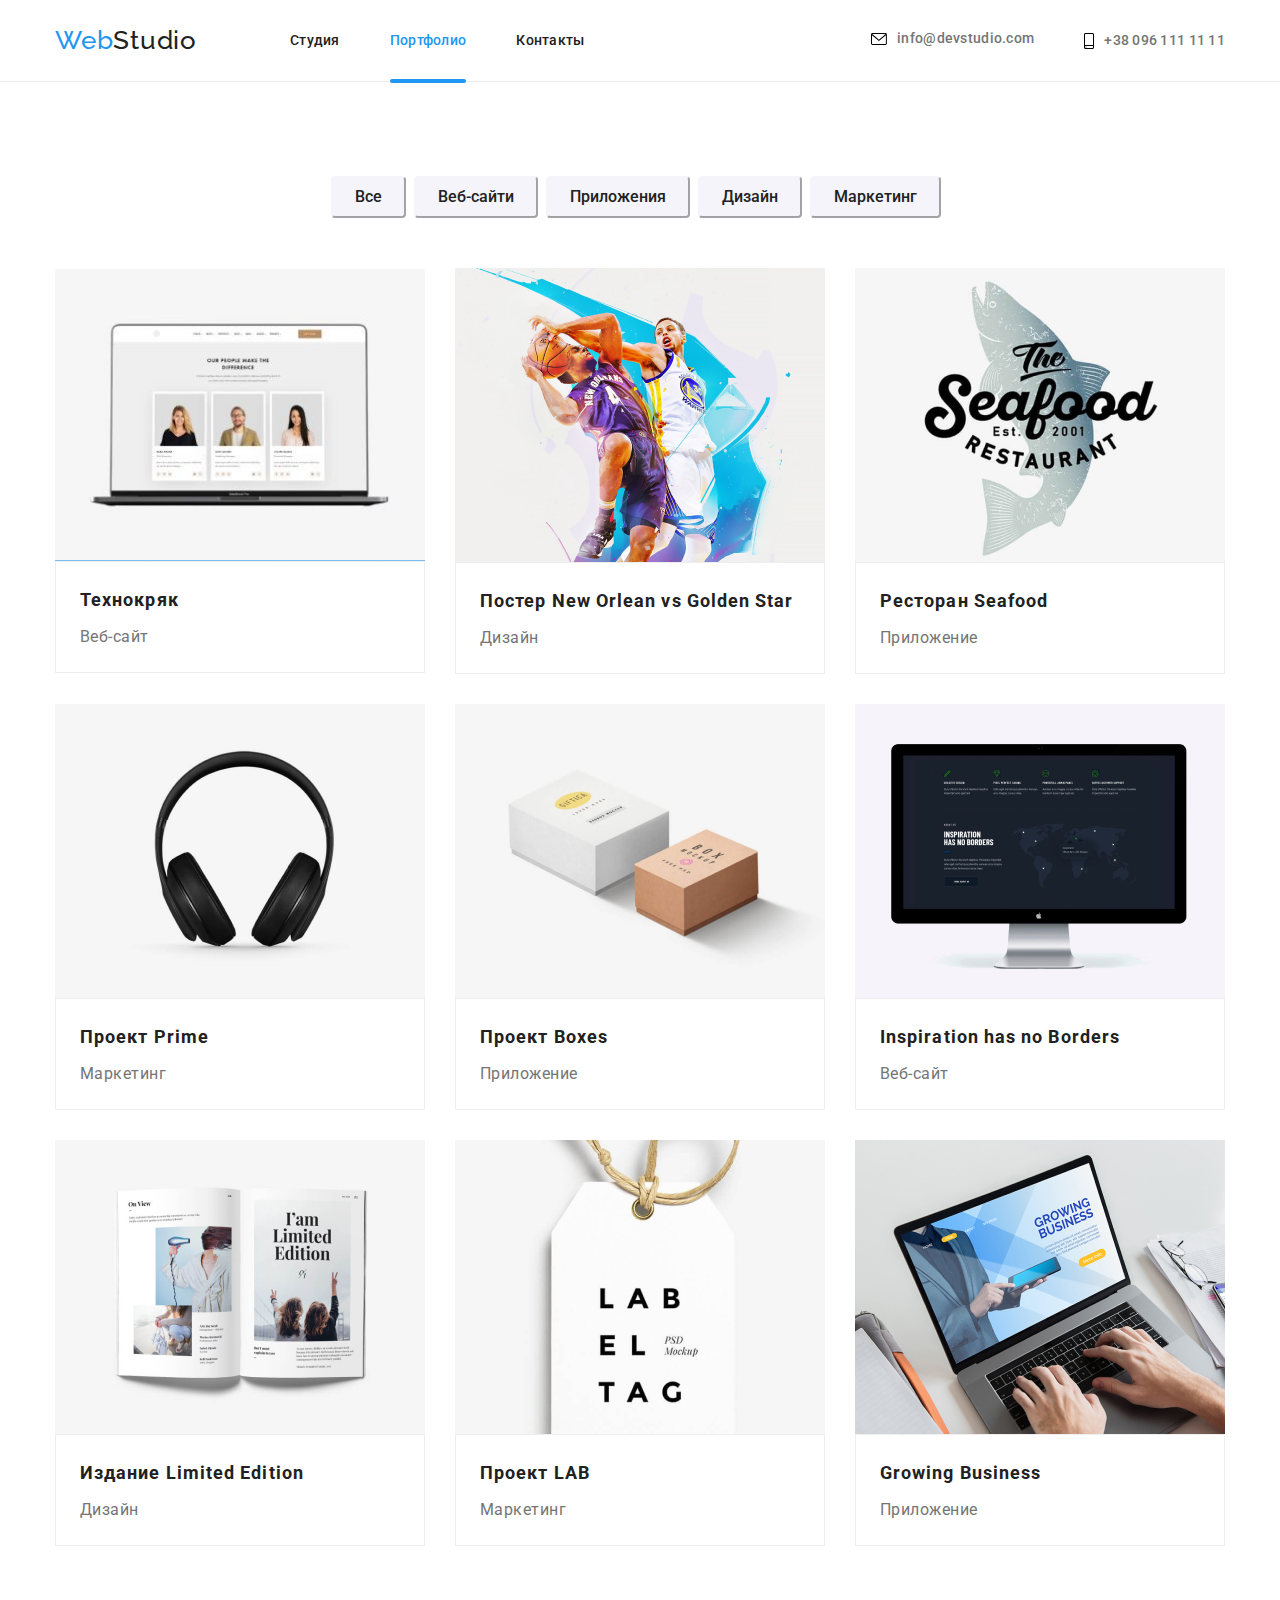
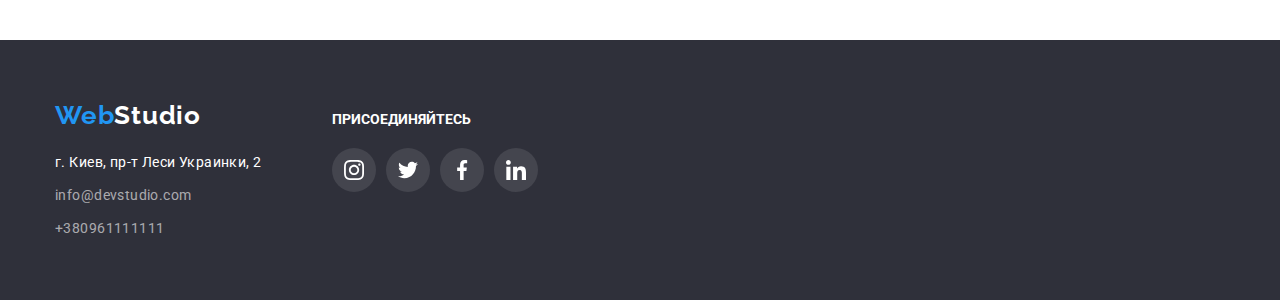
==== portfolio.html @ 4a5f2ea4 "copy" ====
<!DOCTYPE html>
<html lang="ru">
<head>
    <meta charset="UTF-8">
    <meta http-equiv="X-UA-Compatible" content="IE=edge">
    <meta name="viewport" content="width=device-width, initial-scale=1.0">
    <title>Document</title>
    <link rel="stylesheet" href="./modern-normalize.css"/>
    <link rel="preconnect" href="https://fonts.googleapis.com">
    <link rel="preconnect" href="https://fonts.gstatic.com" crossorigin>
    <link href="https://fonts.googleapis.com/css2?family=Raleway:wght@700&family=Roboto:wght@400;500;700;900&display=swap"
        rel="stylesheet">
    <link rel="stylesheet" href="./css/styles.css"/>
   
</head>
<body>
    <!-- Page header portfolio-->
        <header class="header-nav">
            <div class="container-nav">
                <nav class="nav-site">
                    <a href="/" class="name"><span class="name-web">Web</span>Studio</a>
                <ul class="ul-box list-none">
                        <li class="nav-li"><a href="./index.html" class="nav-link">Студия</a></li>
                        <li class="nav-li line"><a href="./portfolio.html"class="nav-link"><span class="stay">Портфолио</span></a></li>
                        <li class="nav-li"><a href="" class="nav-link">Контакты</a></li>
                    </ul>
                </nav>
                <ul class="nav-contact list-none">
                    <li class="contact-li">
                        <a href="mailto:info@devstudio.com" class="nav-contact-info">
                            <svg class="icon-envelope">
                            <use href="./images/icons.svg#icon-envelope"></use>
                            </svg>info@devstudio.com</a>
                    </li>
                    <li class="contact-li">
                        <a href="tel:+380961111111" class="nav-contact-info">
                            <svg class="icon-smartphone">
                            <use href="./images/icons.svg#icon-smartphone"></use>
                            </svg>+38 096 111 11 11</a>
                    </li>
                </ul>
            </div>
        </header>
    <main>
        <!-- Section main -->
                <section class="section">
                    <div class="container">
                            <ul class="list-none btn container-all">
                                <li class="btn"><button type="button" class="btn-all">Все</button></li>
                                <li class="btn"><button type="button" class="btn-all">Веб-сайти</button></li>
                                <li class="btn"><button type="button" class="btn-all">Приложения</button></li>
                                <li class="btn"><button type="button" class="btn-all">Дизайн</button></li>
                                <li class="btn"><button type="button" class="btn-all">Маркетинг</button></li>
                            </ul>
                                                  
                            <ul class="list-none container-set">
                                <li class="container-picture">
                                    <a href="" class="link-picture">
                                        <div class="box-transform">
                                            <img src="./images/img31.jpg" class="test" alt="Макет ноутбука" width="370">
                                                <p class="text-transform">Технокряк это современная площадка распространения коронавируса. Компании используют эту
                                                        платформу для цифрового
                                                        шпионажа и атак на защищённые сервера конкурентов.
                                                </p>
                                        </div>
                                        <div class="text-box">
                                             <h2 class="name-picture">Технокряк</h2>
                                            <p class="second-name-picture">Веб-сайт</p>
                                        </div>
                                    </a>
                                </li>
                           
                                <li class="container-picture">
                                    <a href="" class="link-picture">
                                        <div class="box-transform">
                                            <img src="./images/img32.jpg" alt="Два баскетболиста с мячем" width="370">
                                                <p class="text-transform">Текст
                                                </p>
                                        </div>
                                        <div class="text-box">
                                            <h2 class="name-picture">Постер New Orlean vs Golden Star</h2>
                                            <p class="second-name-picture">Дизайн</p>
                                        </div>
                                    </a>
                                </li>
                                                     
                                <li class="container-picture">
                                    <a href="" class="link-picture">
                                        <div class="box-transform">
                                            <img src="./images/img33.jpg" alt="Логотип рыбного ресторана" width="370">
                                                <p class="text-transform">Текст
                                                </p>
                                        </div>                                        
                                        <div class="text-box">
                                            <h2 class="name-picture">Ресторан Seafood</h2>
                                            <p class="second-name-picture">Приложение</p>
                                        </div>
                                    </a>
                                </li>
                                                      
                                <li class="container-picture">
                                    <a href="" class="link-picture">
                                        <div class="box-transform">
                                            <img src="./images/img34.jpg" alt="Объемные наушники" width="370">
                                                <p class="text-transform">Текст
                                                </p>
                                        </div>
                                        <div class="text-box">
                                            <h2 class="name-picture">Проект Prime</h2>
                                            <p class="second-name-picture">Маркетинг</p>
                                        </div>
                                    </a>
                                </li>
                                                      
                                <li class="container-picture">
                                    <a href="" class="link-picture">
                                        <div class="box-transform">
                                            <img src="./images/img35.jpg" alt="Красная и оранжевая коробки" width="370">
                                                <p class="text-transform">Текст
                                                </p>
                                        </div>
                                        <div class="text-box">
                                            <h2 class="name-picture">Проект Boxes</h2>
                                            <p class="second-name-picture">Приложение</p>
                                        </div>
                                    </a>
                                </li>
                                                     
                                <li class="container-picture">
                                    <a href="" class="link-picture">
                                        <div class="box-transform">
                                             <img src="./images/img36.jpg" alt="Монитор копмьютера" width="370">
                                                <p class="text-transform">Текст
                                                </p>
                                        </div>  
                                        <div class="text-box">
                                            <h2 class="name-picture">Inspiration has no Borders</h2>
                                            <p class="second-name-picture">Веб-сайт</p>
                                        </div>
                                    </a>
                                </li>
                                                      
                                <li class="container-picture">
                                    <a href="" class="link-picture">
                                            <div class="box-transform">
                                            <img src="./images/img37.jpg" alt="Открытый журнал" width="370">
                                                    <p class="text-transform">Текст
                                                    </p>
                                        </div>
                                        <div class="text-box">
                                            <h2 class="name-picture">Издание Limited Edition</h2>
                                            <p class="second-name-picture">Дизайн</p>
                                        </div>
                                    </a>
                                </li>
                                                       
                                <li class="container-picture">
                                    <a href="" class="link-picture">
                                        <div class="box-transform">
                                            <img src="./images/img38.jpg" alt="Бирка" width="370">
                                                <p class="text-transform">Текст
                                                </p>
                                        </div>
                                        <div class="text-box">
                                            <h2 class="name-picture">Проект LAB</h2>
                                            <p class="second-name-picture">Маркетинг</p>
                                        </div>
                                    </a>
                                </li>
                                                      
                                <li class="container-picture">
                                    <a href="" class="link-picture">
                                        <div class="box-transform">
                                            <img src="./images/img39.jpg" alt="Печать на ноутбуке" width="370">
                                                <p class="text-transform">Текст
                                                </p>
                                        </div>
                                        <div class="text-box">
                                            <h2 class="name-picture">Growing Business</h2>
                                            <p class="second-name-picture">Приложение</p>
                                        </div>
                                    </a>
                                </li>
                           </ul>
                    </div>
                </section>
    </main>
    <!-- Footer-adress -->
    <footer class="footer-adress background-desk-footer">
        <div class="container footer-boxes">
            <div>
                <a href="/" class="name-footer"><span class="name-web">Web</span><span class="studio">Studio</span>
                </a>
                <address>
                    <p class="street">г. Киев, пр-т Леси Украинки, 2</p>
                    <ul class="list-none">
                        <li class="push"><a href="mailto:info@devstudio.com" class="footer-contact">info@devstudio.com</a>
                        </li>
                        <li class="push"><a href="tel:+380961111111" class="footer-contact">+380961111111</a></li>
                    </ul>
                </address>
            </div>
            <div class="connect-block">
                <h3 class="connect-titles">присоединяйтесь</h3>
                <ul class="connect-list list-none">
                    <li class="connect-item">
                        <a class="connect-link" href="">
                            <svg class="connect-svg" width="20px" height="20px">
                                <use href="./images/icons.svg#icon-instagram"></use>
                            </svg>
                        </a>
                    </li>
                    <li class="connect-item">
                        <a class="connect-link" href="">
                            <svg class="connect-svg" width="20px" height="20px">
                                <use href="./images/icons.svg#icon-twitter"></use>
                            </svg>
                        </a>
                    </li>
                    <li class="connect-item">
                        <a class="connect-link" href="">
                            <svg class="connect-svg" width="20px" height="20px">
                                <use href="./images/icons.svg#icon-facebook"></use>
                            </svg>
                        </a>
                    </li>
                    <li class="connect-item">
                        <a class="connect-link" href="">
                            <svg class="connect-svg" width="20px" height="20px">
                                <use href="./images/icons.svg#icon-linkedin"></use>
                            </svg>
                        </a>
                    </li>
                </ul>
            </div>
        </div>
    </footer>


</body>
</html>
---- css/styles.css ----
:root {
  --them-colour: #2196f3;
  --them-colour-two: #2f303a;

  --text-primary: #212121;
  --text-primary-second: #757575;
  --container-set: 30px;
}

body {
  font-family: "Roboto";
  list-style: none;
}
/* отменяю точки */
.list-none {
  list-style: none;
  margin: 0;
  padding: 0;
}
.visually-hidden {
  position: absolute;
  clip: rect(0 0 0 0);
  width: 1px;
  height: 1px;
  margin: -1px;
}

img {
  display: block;
  max-width: 100%;
}

/* хедер */
.name {
  font-family: Raleway;
  font-style: normal;
  font-weight: bold;
  font-size: 26px;
  line-height: 1.2;
  letter-spacing: 0.03em;
  color: #000000;
  text-decoration: none;
  margin-right: 93px;
}
.name-web {
  color: var(--them-colour);
}
.nav-site a {
  color: #212121;
  text-decoration: none;
  font-weight: 500;
  transition: color 250ms cubic-bezier(0.4, 0, 0.2, 1);
}

.stay {
  color: #2196f3;
}
.contact-li a:hover,
.contact-li a:focus {
  color: var(--them-colour);
}
.nav-contact-info {
  color: var(--text-primary-second);
  text-decoration: none;
  font-weight: 500;
  font-size: 14px;
  line-height: 1.1px;
  letter-spacing: 0.02em;
  display: flex;
  align-items: center;
  transition: color 250ms cubic-bezier(0.4, 0, 0.2, 1);
}

.nav-link {
  font-weight: 500;
  font-size: 14px;
  line-height: 1.1px;
  letter-spacing: 0.02em;
}
.nav-link:hover,
.nav-link:focus {
  color: var(--them-colour);
}
/* бекграунд */
.background-desk {
  background: #2f303a;
  padding: 200px 0;
  background-image: linear-gradient(
      to right,
      rgba(47, 48, 58, 0.4),
      rgba(47, 48, 58, 0.4)
    ),
    url("../images/img-bgd.jpg");
  background-position: center;
  background-size: 1600px;
  background-repeat: no-repeat;
}
.background-desk-footer {
  background: #2f303a;
  padding: 200px 0;
}
.background-desk > h1 .background-desk-footer {
  background: #2f303a;
  width: 1600px;
  height: 252px;
}

.head-button {
  background: #2196f3;
  box-shadow: 0px 4px 4px rgba(0, 0, 0, 0.15);
  border-radius: 4px;
  font-weight: bold;
  font-size: 16px;
  line-height: 1.9;
  cursor: pointer;
  padding: 10px 35px 10px 35px;

  /* текст кнопки */
  align-items: center;
  text-align: center;
  letter-spacing: 0.06em;
  margin: 0 auto;
  display: flex;
  color: #ffffff;
}
.heading {
  font-weight: 900;
  font-size: 44px;
  line-height: 1.3;
  text-align: center;
  letter-spacing: 0.06em;
  text-transform: uppercase;
  color: #ffffff;
  width: 696px;
  margin: 0 auto;
  margin-bottom: 30px;
}
/* модальное окно 1 */

.backdrop {
  position: fixed;
  width: 100%;
  height: 100%;
  left: 0px;
  top: 0px;

  background: rgba(0, 0, 0, 0.2);
}
.backdrop.is-hidden {
  visibility: hidden;
  opacity: 0;
  pointer-events: none;
}

.icon-close {
}
.modal {
  position: absolute;
  width: 528px;
  min-height: 581px;
  top: 50%;
  left: 50%;
  transform: translate(-50%, -50%);
  margin: 0 auto;
  background: #ffffff;
  box-shadow: 0px 1px 3px rgba(0, 0, 0, 0.12), 0px 1px 1px rgba(0, 0, 0, 0.14),
    0px 2px 1px rgba(0, 0, 0, 0.2);
  border-radius: 4px;
  transition: opacity 2s linear;
}

.modal-button {
  position: absolute;
  cursor: pointer;
  width: 30px;
  height: 30px;
  border-radius: 50%;
  background: #ffffff;
  border: 1px solid grey;
  top: 8px;
  right: 8px;
  font-size: 1.4em;
  transition: 0.3s linear color;
  display: flex;
  justify-content: center;
}

.modal-button:hover {
  color: var(--them-colour);
}
.paragraph-name {
  font-weight: bold;
  font-size: 14px;
  line-height: 1.14;
  letter-spacing: 0.03em;
  text-transform: uppercase;
  margin-bottom: 10px;
  color: #212121;
}

.paragraph-team {
  font-weight: normal;
  font-size: 14px;
  line-height: 1.7;
  letter-spacing: 0.03em;
  color: #757575;
  margin: 0px;
}

.team {
  padding-top: 94px;
  padding-bottom: 94px;
  background-color: #f5f4fa;
}
.second-heading {
  font-family: Roboto;
  font-style: normal;
  font-weight: bold;
  font-size: 36px;
  line-height: 1.16;
  text-align: center;
  margin-bottom: 50px;
  letter-spacing: 0.03em;
  color: #212121;
}

.user {
  font-weight: 500;
  font-size: 16px;
  line-height: 1.8;
  text-align: center;
  letter-spacing: 0.03em;
  color: #212121;
  margin-top: 0px;
}

.user-work {
  font-size: 16px;
  line-height: 1.18;
  text-align: center;
  letter-spacing: 0.03em;
  margin: 0px 0px;
  color: #757575;
  margin-bottom: 16px;
}

.footer {
  text-decoration: none;
}

.street {
  font-size: 14px;
  line-height: 1.7;
  letter-spacing: 0.03em;
  font-style: normal;
  color: #ffffff;
  margin: 0px 0px;
  margin-bottom: 9px;
}

.footer-contact {
  font-style: normal;
  font-size: 14px;
  line-height: 1.7;
  letter-spacing: 0.03em;
  text-decoration: none;
  color: rgba(255, 255, 255, 0.6);
}

.push:not(:last-child) {
  margin-bottom: 9px;
}

/* !!!!!! page two Portfolio !!!!!!*/

.studio {
  font-size: 26px;
  line-height: 1.19;
  letter-spacing: 0.03em;

  color: #ffffff;
}

.line {
  position: relative;
  display: flex;
  align-items: center;
}

.line::after {
  content: "";
  display: block;
  bottom: auto;
  width: 100%;
  height: 4px;
  position: absolute;
  background: #2196f3;
  border-radius: 4px;
  margin-top: 80px;
}

/* button-portfolio! */

.btn-all:hover,
.btn-all:focus {
  text-decoration: none;
  color: #ffffff;
  box-shadow: 0px 3px 1px rgba(0, 0, 0, 0.1), 0px 1px 2px rgba(0, 0, 0, 0.08),
    0px 2px 2px rgba(0, 0, 0, 0.12);
}
/* кнопки */
.btn-all:hover,
.btn-all:focus {
  background: #2196f3;
  border-radius: 4px;
  border-color: #f5f4fa;
}
.btn-all {
  transition: color 250ms cubic-bezier(0.4, 0, 0.2, 1),
    background-color 250ms cubic-bezier(0.4, 0, 0.2, 1),
    box-shadow 250ms cubic-bezier(0.4, 0, 0.2, 1);
}

.btn-all {
  border-radius: 4px;
  border-color: #f5f4fa;
  padding: 6px 22px;
  font-weight: 500;
  font-size: 16px;
  line-height: 1.62;
  text-align: center;
  color: #212121;
  background-color: #f5f4fa;
  cursor: pointer;
}
.btn:not(:last-child) {
  margin-right: 8px;
}

/* button-portfolio! */

.name-picture {
  font-size: 18px;
  line-height: 2;
  letter-spacing: 0.06em;
  color: #212121;
  margin-bottom: 4px;
}

.second-name-picture {
  font-size: 16px;
  line-height: 1.87;
  letter-spacing: 0.03em;
  color: #757575;
  margin: 0px;
}

/* ставим на места елементы */

/* 1 страница */

.container-nav {
  display: flex;
  align-items: center;
  width: 1200px;
  padding: 0 15px;
  margin: 0 auto;
}

.container {
  align-items: center;
  width: 1200px;
  padding: 0 15px;
  margin: 0 auto;
}
.header-nav {
  padding: 25px 0;
  border-bottom: 1px solid #ececec;
}
.ul-box {
  display: flex;
  margin: 0px;
  padding: 0px;
}
.nav-contact {
  display: flex;
  margin: 0px;
  padding: 0px;
}
.nav-site {
  display: flex;
  margin-right: auto;
  align-items: center;
}
.nav-li {
  transition: background-color 250ms cubic-bezier(0.4, 0, 0.2, 1);
}

.nav-li:not(:last-child) {
  margin-right: 50px;
}

.contact-li:not(:last-child) {
  margin-right: 50px;
}

.about-work {
  padding-top: 94px;
}

.paragraph-list {
  display: flex;
  margin-right: 30px;
}
.paragraph-work:not(:last-child) {
  margin-right: 30px;
}
.paragraph-work {
  width: 270px;
  margin: 0px;
}

/* иконки */
.icon-box {
  width: 270px;
  height: 120px;
  background-color: #f5f4fa;
  justify-content: center;
  align-items: center;
  display: flex;
  margin-bottom: 30px;
}
/* fffff */

.nav-contact-info:hover .icon-envelope,
.nav-contact-info:focus .icon-envelope,
.nav-contact-info:hover .icon-smartphone,
.nav-contact-info:focus .icon-smartphone {
  fill: var(--them-colour);
  transition: fill 250ms cubic-bezier(0.4, 0, 0.2, 1);
}

/* fffff */

.icon-envelope {
  transition: fill 250ms cubic-bezier(0.4, 0, 0.2, 1);
  justify-content: center;
  align-items: center;
  margin-right: 10px;
  width: 16px;
  height: 12px;
}

.icon-smartphone {
  transition: fill 250ms cubic-bezier(0.4, 0, 0.2, 1);
  justify-content: center;
  align-items: center;
  margin-right: 10px;
  width: 10px;
  height: 16px;
}

.icon {
  display: flex;
  justify-content: center;
  align-items: center;
}
.icon-svg {
  fill: #afb1b8;
}
.icon-svg {
  transition: fill 250ms cubic-bezier(0.4, 0, 0.2, 1);
}

.icon-link:hover .icon-svg,
.icon-link:focus .icon-svg {
  fill: #fff;
}
.icon-ul {
  display: flex;
  justify-content: center;
}

.icon-item:last-child {
  margin-right: 0;
}
.icon-link:hover,
.icon-link:focus {
  background-color: var(--them-colour);
}
.icon-link {
  transition: background-color 250ms cubic-bezier(0.4, 0, 0.2, 1);
  display: flex;
  margin-right: 10px;
  width: 44px;
  height: 44px;
  justify-content: center;
  align-items: center;
  border-radius: 50%;
}
/* иконки */

/* постоянные клиенты  */
.clients {
  padding-top: 94px;
  padding-bottom: 94px;
}
.clients-ul {
  text-decoration: none;
  display: flex;
  justify-content: center;
}

.client-li {
  margin-right: 30px;
}
.client-li:last-child {
  margin-right: 0;
}
.client-link {
  transition: border 250ms cubic-bezier(0.4, 0, 0.2, 1);

  width: 170px;
  height: 92px;
  border: 1px solid #ececec;
  border-radius: 4px;
  display: flex;
  justify-content: center;
  align-items: center;
}
.client-icon {
  transition: fill 250ms cubic-bezier(0.4, 0, 0.2, 1);
}
.client-icon {
  fill: #afb1b8;
}
.client-link:hover .client-icon,
.client-link:focus .client-icon {
  fill: var(--them-colour);
}
.client-link:hover,
.client-link:focus {
  border: 1px solid var(--them-colour);
}

/* постоянные клиенты  */
.image-work {
  padding-top: 94px;
  padding-bottom: 94px;
}

.all-image {
  display: flex;
}

.image:not(:last-child) {
  margin-right: 30px;
}

.work-title {
  position: absolute;
  bottom: 0;
  width: 100%;

  height: 70px;

  display: flex;
  align-items: center;
  justify-content: center;

  color: #ffffff;
  background: rgba(47, 48, 58, 0.8);

  font-weight: 700;
  font-size: 14px;
  line-height: 1.14;
  letter-spacing: 0.03em;
  text-transform: uppercase;
}

.image {
  position: relative;
}
.all-image {
  display: flex;
}

.workers {
  display: flex;
}
.people-box:not(:last-child) {
  margin-right: 30px;
}
.user {
  margin-bottom: 10px;
}

.people-box {
  box-shadow: 0px 1px 3px rgb(0 0 0 / 12%), 0px 1px 1px rgb(0 0 0 / 14%),
    0px 2px 1px rgb(0 0 0 / 20%);
  border-radius: 0px 0px 4px 4px;
  background-color: var(--primary-background-color);
}

.people {
  padding: 30px 0px 30px 0px;
}
h1,
h2,
h3,
h4,
h5,
h6 {
  margin: 0;
}

/* присоединяйтесь */
.footer-container {
  display: flex;
  width: 1170px;
  height: 140p;
}
.footer-boxes {
  display: flex;
  align-items: baseline;
}
.connect-block {
  margin-left: 70px;
}
.connect-titles {
  margin-bottom: 20px;
  color: #fff;
  font-weight: 700;
  font-size: 14px;
  line-height: 1.14;
  text-transform: uppercase;
}
.connect-list {
  display: flex;
}
.connect-item:last-child {
  margin-right: 0;
}
.connect-link:hover,
.connect-link:focus {
  background-color: var(--them-colour);
}
.connect-link {
  transition: background-color 250ms cubic-bezier(0.4, 0, 0.2, 1);
  display: flex;
  width: 44px;
  height: 44px;
  margin-right: 10px;
  border-radius: 50%;
  align-items: center;
  justify-content: center;
  background-color: rgba(255, 255, 255, 0.1);
}
.connect-svg {
  transition: fill 250ms lcubic-bezier(0.4, 0, 0.2, 1);

  width: 20px;
  fill: #fff;
}
/* присоединяйтесь */

/* 2 page */

.section {
  padding-top: 94px;
  padding-bottom: 94px;
}
.container-item {
  padding-left: 5px;
  padding-right: 5px;
  margin-left: auto;
  margin-right: auto;
}

.container-all {
  justify-content: center;
  display: flex;
  margin-bottom: 50px;
}

.container-btn {
  display: flex;
  flex-wrap: wrap;
  justify-content: center;
  margin-bottom: 34px;
}

/* с репетой */

.container-set {
  align-items: center;
  display: flex;
  flex-wrap: wrap;
  padding: 0px;
  margin: 0px;

  margin-top: calc(-1 * var(--container-set));
  margin-left: calc(-1 * var(--container-set));
}
.container-set > .container-picture {
  flex-basis: calc(100% / 3 - var(--container-set));

  margin-left: var(--container-set);
  margin-top: var(--container-set);
}
.container-picture a {
  transition: box-shadow 250ms cubic-bezier(0.4, 0, 0.2, 1);
}

.text-box {
  position: relative;
  padding: 20px 24px 20px 24px;
  background: #ffffff;
  border: 1px solid #eeeeee;
  box-sizing: border-box;
}

.box-transform {
  position: relative;
  overflow: hidden;
}

.link-picture {
  overflow: hidden;
}
.link-picture:hover .text-transform,
.link-picture:focus .text-transform {
  transform: translateY(0);
}

.text-transform {
  position: absolute;
  margin: 0 auto;

  top: 0;
  left: 0;
  width: 100%;
  height: 100%;
  color: #ffffff;
  font-size: 18px;
  line-height: 1.56;
  letter-spacing: 0.03em;
  background: rgba(33, 150, 243, 0.9);
  padding: 63px 24px;
  transform: translateY(100%);
  transition: transform 250ms cubic-bezier(0.4, 0, 0.2, 1);
}

.link-picture {
  cursor: pointer;
  display: block;
  text-decoration: none;
}
/* с репетой */
.link-picture:hover,
.link-picture:focus {
  box-shadow: 0px 1px 1px rgba(0, 0, 0, 0.12), 0px 4px 4px rgba(0, 0, 0, 0.06),
    1px 4px 6px rgba(0, 0, 0, 0.16);
}
/* с репетой */

.name-footer {
  font-family: Raleway;
  font-style: normal;
  font-weight: bold;
  font-size: 26px;
  line-height: 1.2;
  letter-spacing: 0.03em;
  color: #000000;
  text-decoration: none;
  display: block;
  margin-bottom: 20px;
}
.footer-adress {
  text-decoration: none;
  padding: 60px 0px;
  display: flex;
}
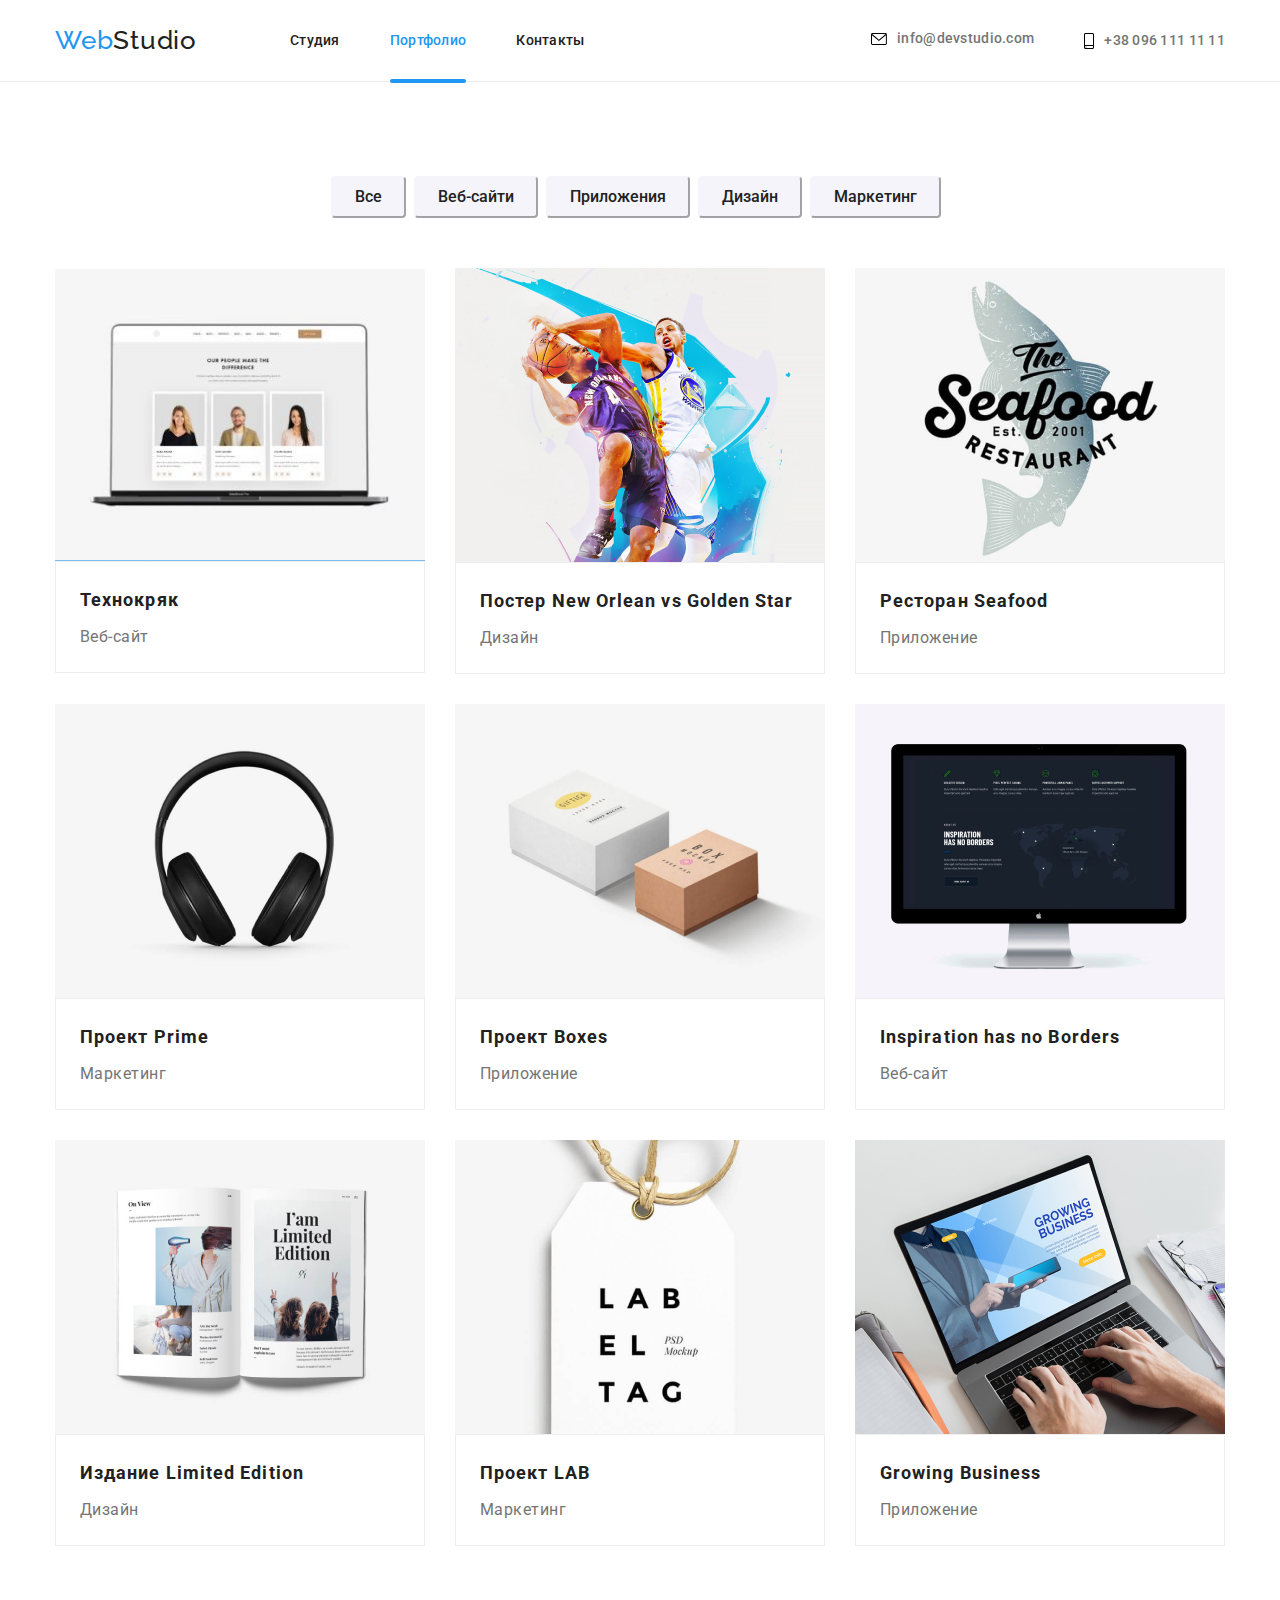
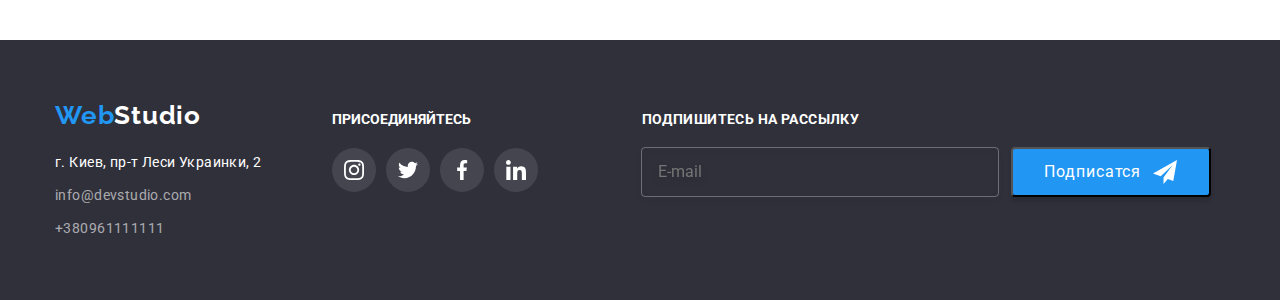
==== commit 4963ca01: "DZ6" ====
--- a/portfolio.html
+++ b/portfolio.html
@@ -233,6 +233,21 @@
                     </li>
                 </ul>
             </div>
+            <div class="btn-send">
+                <h4 class="footer-label">Подпишитесь на рассылку</h4>
+                <form action="" class="form-email">
+                    <label for="">
+                        <input type="text" placeholder="E-mail" class="footer-input">
+                    </label>
+            
+                    <button type="submit" class="form-btn-footer">Подписатся
+                        <svg class="icon-fly" width="24px" height="24px">
+                            <use href="./images/icons.svg#icon-send"></use>
+                        </svg>
+                    </button>
+                </form>
+            
+            </div>
         </div>
     </footer>
 
--- a/css/styles.css
+++ b/css/styles.css
@@ -152,8 +152,6 @@
   pointer-events: none;
 }
 
-.icon-close {
-}
 .modal {
   position: absolute;
   width: 528px;
@@ -167,6 +165,7 @@
     0px 2px 1px rgba(0, 0, 0, 0.2);
   border-radius: 4px;
   transition: opacity 2s linear;
+  padding: 40px;
 }
 
 .modal-button {
@@ -188,6 +187,124 @@
 .modal-button:hover {
   color: var(--them-colour);
 }
+.modal-head {
+  display: block;
+  font-size: 20px;
+  line-height: 1.1;
+  text-align: center;
+  letter-spacing: 0.03em;
+  margin-bottom: 12px;
+  color: #212121;
+}
+.input-box {
+  display: block;
+  position: relative;
+  font-size: 12px;
+  line-height: 1.16;
+  margin-bottom: 20px;
+  letter-spacing: 0.01em;
+
+  color: #757575;
+}
+
+.icons-svg {
+  display: block;
+  position: absolute;
+  top: 50%;
+  left: 10px;
+
+  transition: 0.3s linear fill;
+}
+.form-input,
+.form-comment {
+  width: 100%;
+  height: 40px;
+  margin-top: 4px;
+  border: 1px solid rgba(33, 33, 33, 0.2);
+  box-sizing: border-box;
+  border-radius: 4px;
+  padding: 0 10px 0 42px;
+  transition: 0.3s linear border;
+}
+.form-input:focus {
+  outline: none;
+  border: 1px solid var(--them-colour);
+}
+.form-input:focus + .icons-svg,
+.form-input:hover + .icons-svg {
+  fill: var(--them-colour);
+}
+.form-comment {
+  font-family: inherit;
+  resize: none;
+  height: 120px;
+  padding: 12px 16px;
+}
+.form-comment::placeholder {
+  color: rgba(117, 117, 117, 0, 5);
+}
+.form-comment:focus {
+  outline: none;
+  border: 1px solid var(--them-colour);
+}
+.input-checkbox,
+.icons-svg-chek {
+  display: flex;
+  align-items: center;
+  font-size: 14px;
+  color: #757575;
+}
+.input-checkbox a {
+  color: var(--them-colour);
+}
+.form-checkbox {
+  position: absolute;
+  clip: rect(0 0 0 0);
+  width: 1px;
+  height: 1px;
+  border: 0px;
+  padding: 0px;
+  margin: -1px;
+  overflow: hidden;
+}
+/* .form-checkbox:hover,
+.form-checkbox:focus {
+  border: 0px;
+} */
+.form-checkbox:checked ~ .input-checkbox::before {
+  border: 0px;
+}
+.input-checkbox::before {
+  content: "";
+  height: 16px;
+  width: 16px;
+  border: 2px solid #212121;
+  border-radius: 2px;
+  margin-right: 7px;
+}
+.form-icon-check {
+  display: block;
+  position: fixed;
+}
+.check-link {
+  margin-left: 5px;
+}
+
+.form-btn {
+  align-items: center;
+  text-align: center;
+  letter-spacing: 0.06em;
+  cursor: pointer;
+  height: 50px;
+  width: 200px;
+  margin-top: 30px;
+  margin-left: 120px;
+  color: #ffffff;
+  background: #188ce8;
+  box-shadow: 0px 4px 4px rgba(0, 0, 0, 0.15);
+  border-radius: 4px;
+}
+
 .paragraph-name {
   font-weight: bold;
   font-size: 14px;
@@ -781,3 +898,57 @@
   padding: 60px 0px;
   display: flex;
 }
+.footer-label {
+  font-size: 14px;
+  line-height: 16px;
+  letter-spacing: 0.03em;
+  text-transform: uppercase;
+  margin-bottom: 20px;
+  color: #ffffff;
+  margin-left: 94px;
+}
+
+.btn-send {
+  align-content: center;
+  align-items: center;
+  justify-content: center;
+}
+.form-email {
+  display: flex;
+  margin-left: 93px;
+
+  height: 50px;
+}
+.form-email::placeholder {
+  color: rgba(255, 255, 255, 0, 6);
+}
+.footer-input {
+  width: 358px;
+  height: 50px;
+  background-color: #ffffff00;
+  border: 1px solid rgba(255, 255, 255, 0.3);
+  box-sizing: border-box;
+  filter: drop-shadow(0px 4px 4px rgba(0, 0, 0, 0.15));
+  border-radius: 4px;
+  padding-left: 16px;
+}
+.form-btn-footer {
+  width: 200px;
+  height: 50px;
+  font-size: 16px;
+  line-height: 1.9;
+  display: flex;
+  align-items: center;
+  text-align: center;
+  letter-spacing: 0.06em;
+  margin-left: 12px;
+  color: #ffffff;
+  justify-content: center;
+  background: #2196f3;
+  box-shadow: 0px 4px 4px rgba(0, 0, 0, 0.15);
+  border-radius: 4px;
+}
+
+.icon-fly {
+  margin-left: 12px;
+}
